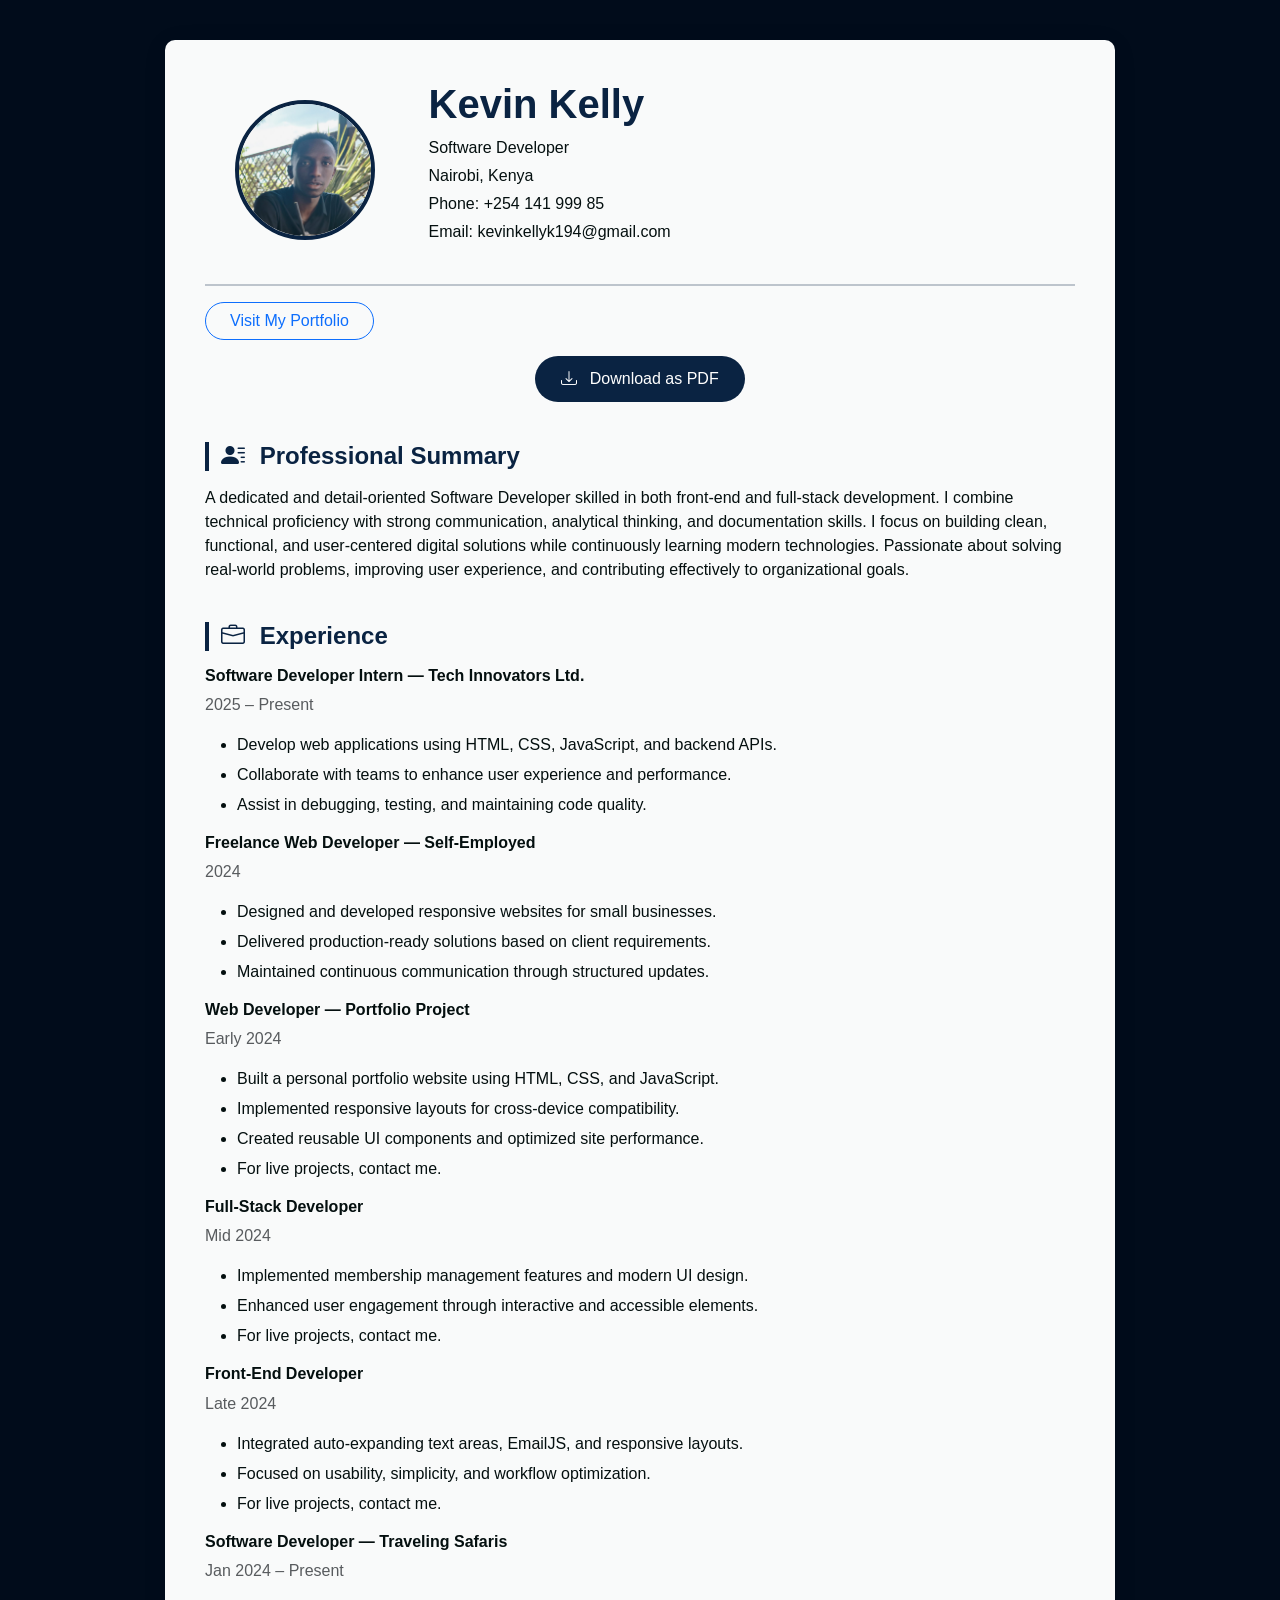
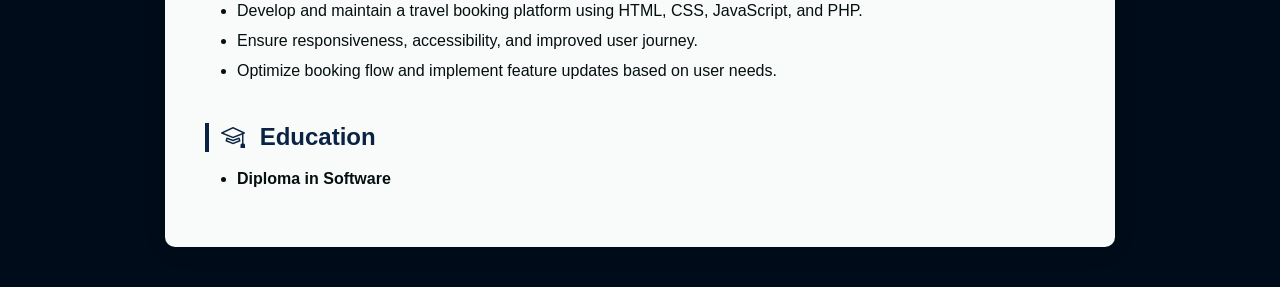
==== cv.html @ d7f28b0c "first commit" ====
<!DOCTYPE html>
<html lang="en">
  <head>
    <meta charset="UTF-8" />
    <meta name="viewport" content="width=device-width, initial-scale=1" />
    <title>Kevin Kelly - Resume</title>

    <!-- Bootstrap -->
    <link
      href="https://cdn.jsdelivr.net/npm/bootstrap@5.3.0/dist/css/bootstrap.min.css"
      rel="stylesheet"
    />

    <!-- Bootstrap Icons -->
    <link
      rel="stylesheet"
      href="https://cdn.jsdelivr.net/npm/bootstrap-icons@1.11.1/font/bootstrap-icons.css"
    />

    <style>
      body {
        background: #010c1b;
        font-family: "Inter", Arial, sans-serif;
        color: rgb(4, 15, 15);
      }

      .resume-container {
        max-width: 950px;
        margin: 40px auto;
        background: #f9fafa;
        padding: 40px;
        box-shadow: 0px 4px 25px rgba(0, 0, 0, 0.08);
        border-radius: 10px;
      }

      h1,
      h2,
      h3,
      h4 {
        color: #0a2342;
        font-weight: 700;
      }

      .section-title {
        border-left: 4px solid #0a2342;
        padding-left: 12px;
        margin-top: 40px;
        margin-bottom: 15px;
      }

      .download-btn {
        background: #0a2342;
        color: #fff;
        border-radius: 30px;
        padding: 10px 25px;
      }

      .profile-img {
        width: 140px;
        height: 140px;
        object-fit: cover;
        border-radius: 50%;
        border: 4px solid #0a2342;
      }

      ul li {
        margin-bottom: 6px;
      }

      @media print {
        .no-print {
          display: none !important;
        }
        body {
          background: #ffffff;
        }
      }
    </style>
  </head>

  <body>
    <div class="resume-container">
      <!-- Header -->
      <div class="row align-items-center mb-4">
        <div class="col-md-3 text-center">
          <img src="images/kelly.jpg" alt="Kevin Kelly" class="profile-img" />
        </div>
        <div class="col-md-9 text-center text-md-start">
          <h1 class="fw-bold">Kevin Kelly</h1>
          <p class="mb-1">Software Developer</p>
          <p class="mb-1">Nairobi, Kenya</p>
          <p class="mb-1">Phone: +254 141 999 85</p>
          <p>Email: kevinkellyk194@gmail.com</p>
        </div>
      </div>

      <hr style="border-top: 2px solid #0a2342" />

      <!-- Portfolio -->
 <p>
  <a
    href="https://my-portfolio-taupe-kappa-87.vercel.app/"
    target="_blank"
    class="btn btn-outline-primary rounded-pill px-4 glow-btn"
  >
    Visit My Portfolio
  </a>
</p> 


      <!-- Download -->
      <div class="text-center no-print mb-4">
        <button class="btn download-btn" onclick="window.print()">
          <i class="bi bi-download me-2"></i> Download as PDF
        </button>
      </div>

      <!-- Professional Summary -->
      <h4 class="section-title">
        <i class="bi bi-person-lines-fill me-2"></i> Professional Summary
      </h4>
      <p>
        A dedicated and detail-oriented Software Developer skilled in both
        front-end and full-stack development. I combine technical proficiency
        with strong communication, analytical thinking, and documentation skills.
        I focus on building clean, functional, and user-centered digital
        solutions while continuously learning modern technologies. Passionate
        about solving real-world problems, improving user experience, and
        contributing effectively to organizational goals.
      </p>

      <!-- Experience -->
      <h4 class="section-title">
        <i class="bi bi-briefcase me-2"></i> Experience
      </h4>

      <div class="mb-3">
        <h6 class="fw-bold">Software Developer Intern — Tech Innovators Ltd.</h6>
        <p class="text-muted">2025 – Present</p>
        <ul>
          <li>Develop web applications using HTML, CSS, JavaScript, and backend APIs.</li>
          <li>Collaborate with teams to enhance user experience and performance.</li>
          <li>Assist in debugging, testing, and maintaining code quality.</li>
        </ul>
      </div>

      <div class="mb-3">
        <h6 class="fw-bold">Freelance Web Developer — Self-Employed</h6>
        <p class="text-muted">2024</p>
        <ul>
          <li>Designed and developed responsive websites for small businesses.</li>
          <li>Delivered production-ready solutions based on client requirements.</li>
          <li>Maintained continuous communication through structured updates.</li>
        </ul>
      </div>

      <div class="mb-3">
        <h6 class="fw-bold">Web Developer — Portfolio Project</h6>
        <p class="text-muted">Early 2024</p>
        <ul>
          <li>Built a personal portfolio website using HTML, CSS, and JavaScript.</li>
          <li>Implemented responsive layouts for cross-device compatibility.</li>
          <li>Created reusable UI components and optimized site performance.</li>
          <li>For live projects, contact me.</li>
        </ul>
      </div>

      <div class="mb-3">
        <h6 class="fw-bold">Full-Stack Developer</h6>
        <p class="text-muted">Mid 2024</p>
        <ul>
          <li>Implemented membership management features and modern UI design.</li>
          <li>Enhanced user engagement through interactive and accessible elements.</li>
          <li>For live projects, contact me.</li>
        </ul>
      </div>

      <div class="mb-3">
        <h6 class="fw-bold">Front-End Developer</h6>
        <p class="text-muted">Late 2024</p>
        <ul>
          <li>Integrated auto-expanding text areas, EmailJS, and responsive layouts.</li>
          <li>Focused on usability, simplicity, and workflow optimization.</li>
          <li>For live projects, contact me.</li>
        </ul>
      </div>

      <div class="mb-3">
        <h6 class="fw-bold">Software Developer — Traveling Safaris</h6>
        <p class="text-muted">Jan 2024 – Present</p>
        <ul>
          <li>Develop and maintain a travel booking platform using HTML, CSS, JavaScript, and PHP.</li>
          <li>Ensure responsiveness, accessibility, and improved user journey.</li>
          <li>Optimize booking flow and implement feature updates based on user needs.</li>
        </ul>
      </div>

      <!-- Education -->
      <h4 class="section-title">
        <i class="bi bi-mortarboard me-2"></i> Education
      </h4>
      <ul>
        <li>
               <strong>Diploma in Software</strong>
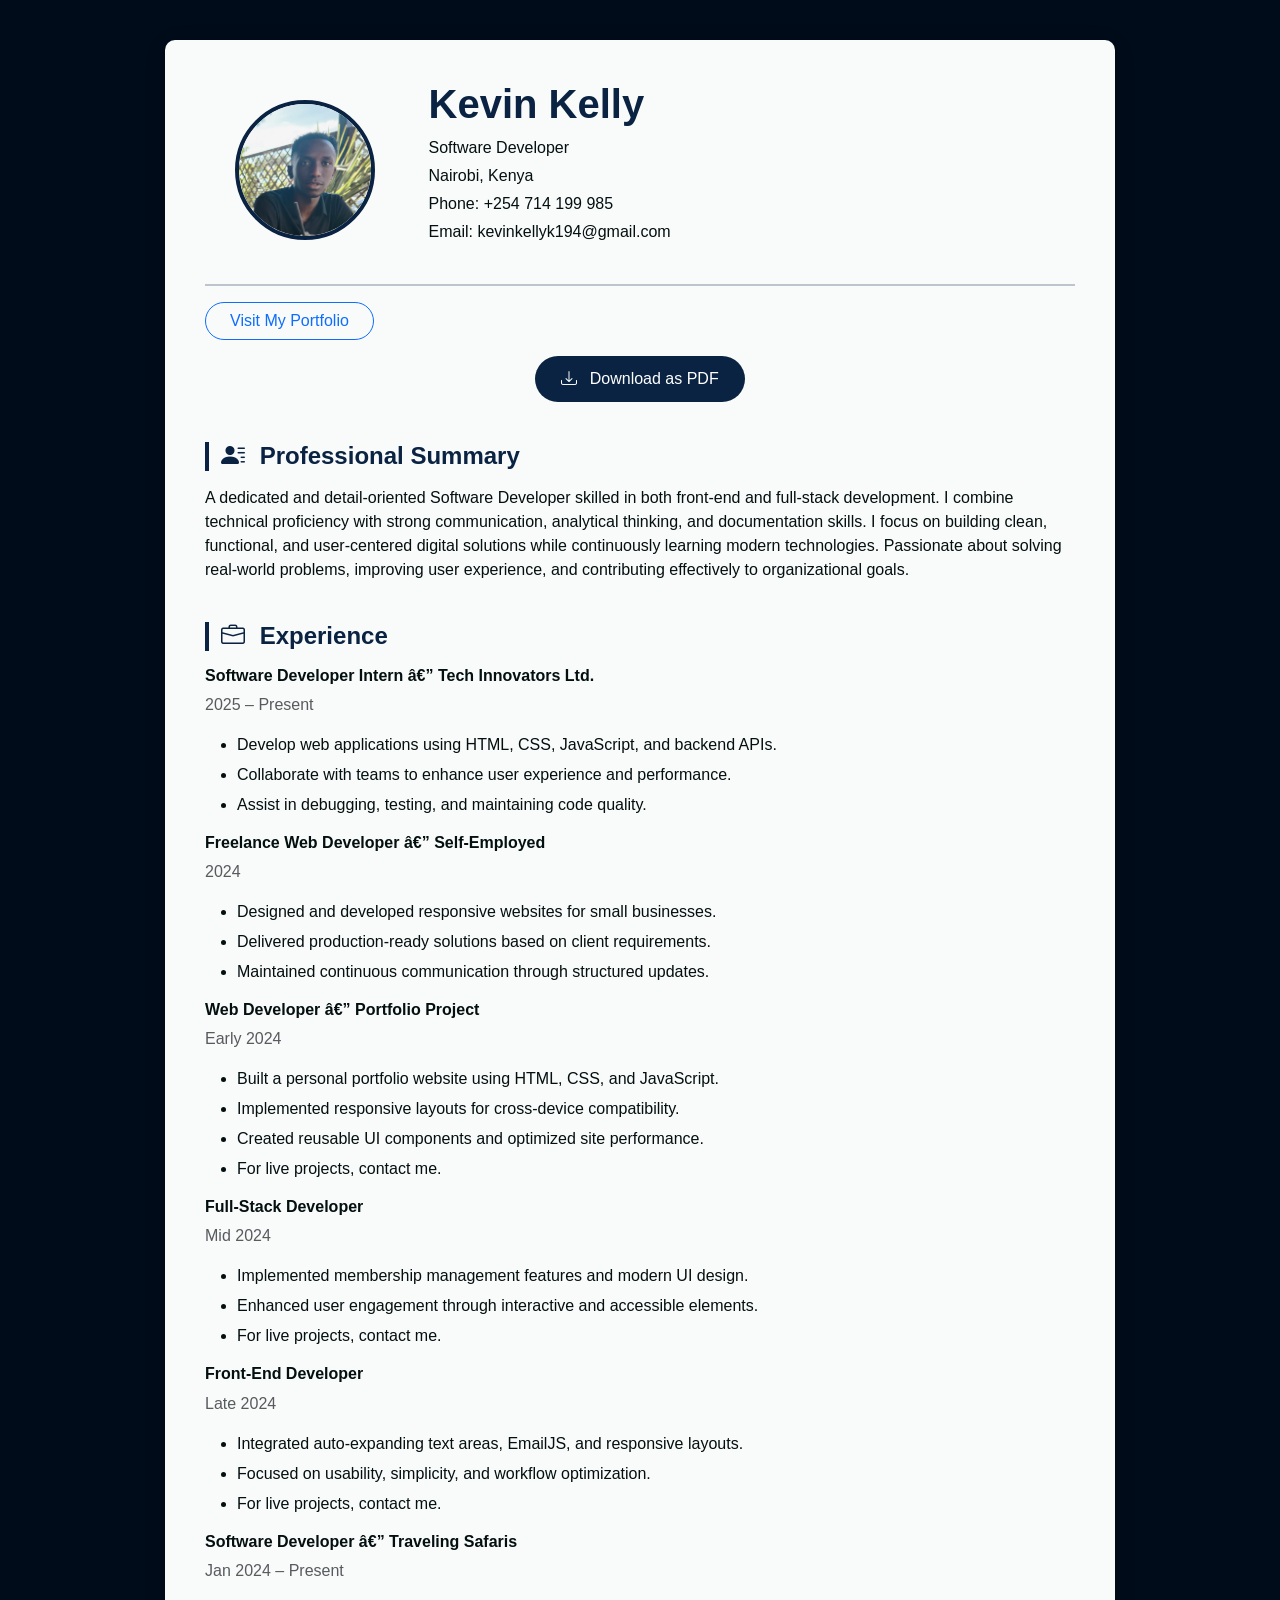
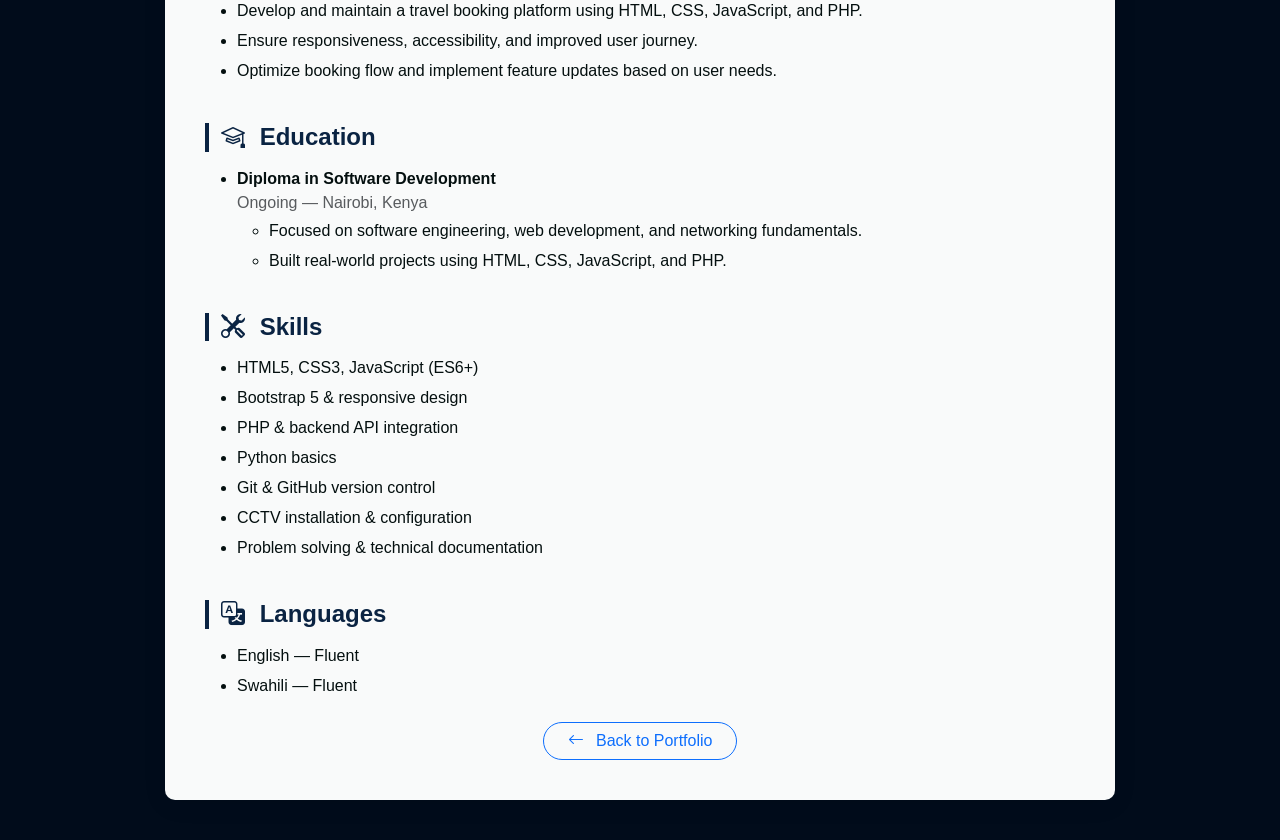
==== commit 2f051673: "Optimize portfolio: fix CSS/HTML bugs, CV page, and add interactive features - Fixed invalid box-sha" ====
--- a/cv.html
+++ b/cv.html
@@ -1,4 +1,4 @@
-<!DOCTYPE html>
+﻿<!DOCTYPE html>
 <html lang="en">
   <head>
     <meta charset="UTF-8" />
@@ -89,7 +89,7 @@
           <h1 class="fw-bold">Kevin Kelly</h1>
           <p class="mb-1">Software Developer</p>
           <p class="mb-1">Nairobi, Kenya</p>
-          <p class="mb-1">Phone: +254 141 999 85</p>
+          <p class="mb-1">Phone: +254 714 199 985</p>
           <p>Email: kevinkellyk194@gmail.com</p>
         </div>
       </div>
@@ -99,7 +99,7 @@
       <!-- Portfolio -->
  <p>
   <a
-    href="https://my-portfolio-taupe-kappa-87.vercel.app/"
+    href="index.html"
     target="_blank"
     class="btn btn-outline-primary rounded-pill px-4 glow-btn"
   >
@@ -135,7 +135,7 @@
       </h4>
 
       <div class="mb-3">
-        <h6 class="fw-bold">Software Developer Intern — Tech Innovators Ltd.</h6>
+        <h6 class="fw-bold">Software Developer Intern â€” Tech Innovators Ltd.</h6>
         <p class="text-muted">2025 – Present</p>
         <ul>
           <li>Develop web applications using HTML, CSS, JavaScript, and backend APIs.</li>
@@ -145,7 +145,7 @@
       </div>
 
       <div class="mb-3">
-        <h6 class="fw-bold">Freelance Web Developer — Self-Employed</h6>
+        <h6 class="fw-bold">Freelance Web Developer â€” Self-Employed</h6>
         <p class="text-muted">2024</p>
         <ul>
           <li>Designed and developed responsive websites for small businesses.</li>
@@ -155,7 +155,7 @@
       </div>
 
       <div class="mb-3">
-        <h6 class="fw-bold">Web Developer — Portfolio Project</h6>
+        <h6 class="fw-bold">Web Developer â€” Portfolio Project</h6>
         <p class="text-muted">Early 2024</p>
         <ul>
           <li>Built a personal portfolio website using HTML, CSS, and JavaScript.</li>
@@ -186,7 +186,7 @@
       </div>
 
       <div class="mb-3">
-        <h6 class="fw-bold">Software Developer — Traveling Safaris</h6>
+        <h6 class="fw-bold">Software Developer â€” Traveling Safaris</h6>
         <p class="text-muted">Jan 2024 – Present</p>
         <ul>
           <li>Develop and maintain a travel booking platform using HTML, CSS, JavaScript, and PHP.</li>
@@ -201,7 +201,47 @@
       </h4>
       <ul>
         <li>
-               <strong>Diploma in Software</strong>
-               
-          
-          
+          <strong>Diploma in Software Development</strong>
+          <p class="text-muted mb-1">Ongoing &mdash; Nairobi, Kenya</p>
+          <ul>
+            <li>Focused on software engineering, web development, and networking fundamentals.</li>
+            <li>Built real-world projects using HTML, CSS, JavaScript, and PHP.</li>
+          </ul>
+        </li>
+      </ul>
+
+      <!-- Skills -->
+      <h4 class="section-title">
+        <i class="bi bi-tools me-2"></i> Skills
+      </h4>
+      <ul>
+        <li>HTML5, CSS3, JavaScript (ES6+)</li>
+        <li>Bootstrap 5 &amp; responsive design</li>
+        <li>PHP &amp; backend API integration</li>
+        <li>Python basics</li>
+        <li>Git &amp; GitHub version control</li>
+        <li>CCTV installation &amp; configuration</li>
+        <li>Problem solving &amp; technical documentation</li>
+      </ul>
+
+      <!-- Languages -->
+      <h4 class="section-title">
+        <i class="bi bi-translate me-2"></i> Languages
+      </h4>
+      <ul>
+        <li>English &mdash; Fluent</li>
+        <li>Swahili &mdash; Fluent</li>
+      </ul>
+
+      <!-- Back to Portfolio -->
+      <div class="text-center no-print mt-4">
+        <a href="index.html" class="btn btn-outline-primary rounded-pill px-4">
+          <i class="bi bi-arrow-left me-2"></i> Back to Portfolio
+        </a>
+      </div>
+    </div>
+
+    <!-- Bootstrap JS -->
+    <script src="https://cdn.jsdelivr.net/npm/bootstrap@5.3.0/dist/js/bootstrap.bundle.min.js"></script>
+  </body>
+</html>
